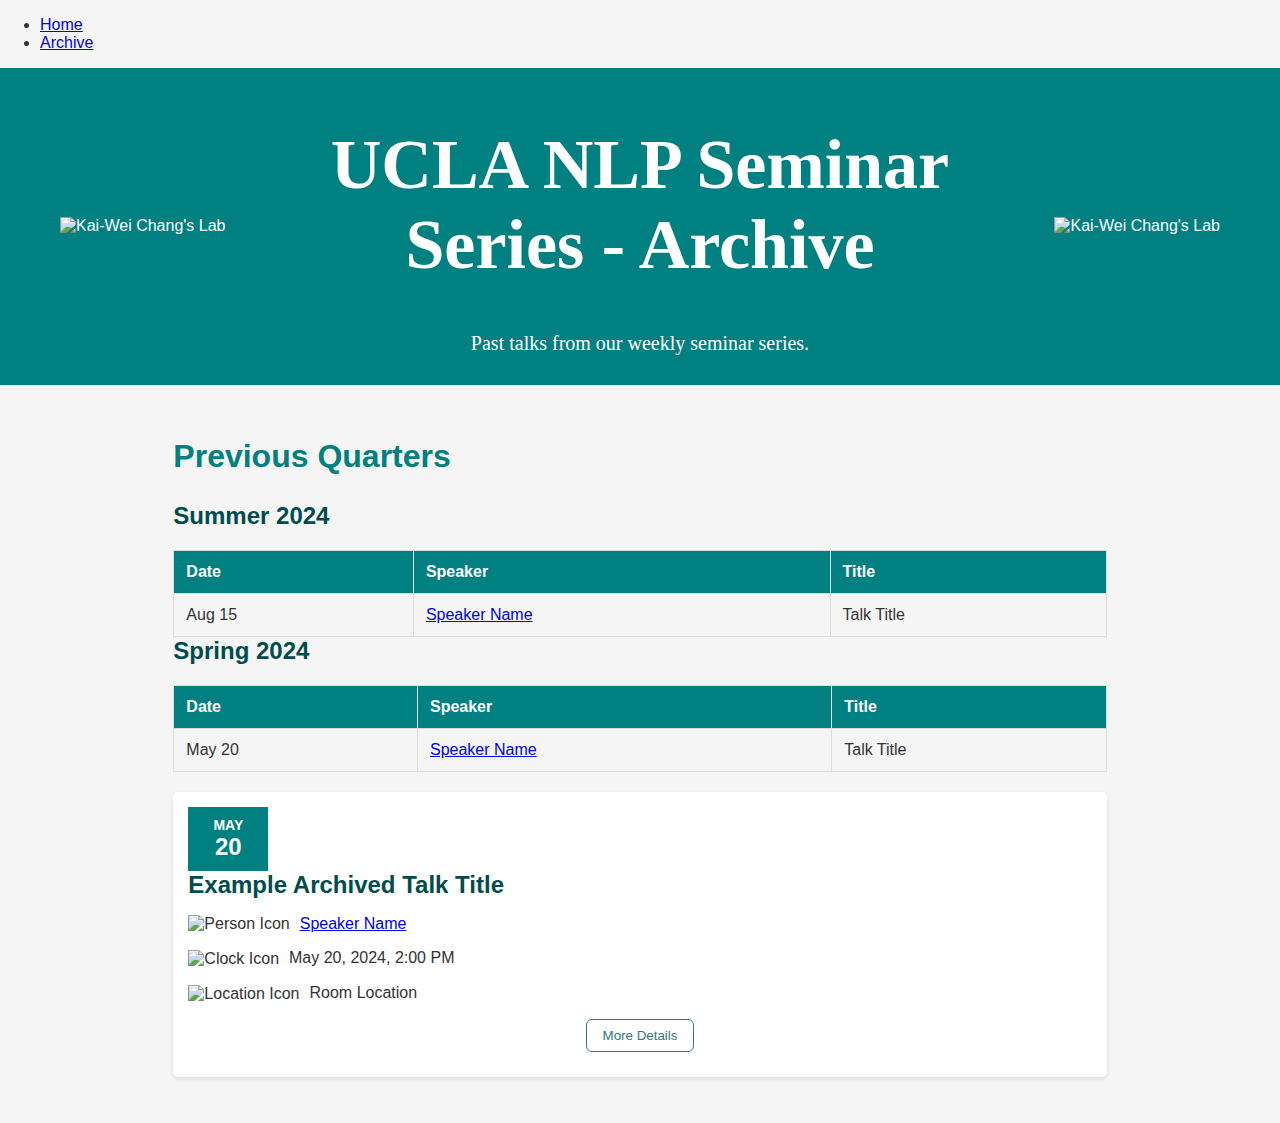
==== past_talks.html @ 0bb4206a "Create past_talks.html" ====
<!DOCTYPE html>
<html lang="en">
<head>
    <title>
        UCLA NLP Seminar Series - Archive
    </title>
    <link rel="apple-touch-icon" sizes="180x180" href="https://uclanlp.github.io/nlp-seminar/icons/apple-touch-icon.png">
    <link rel="icon" type="image/png" sizes="32x32" href="https://uclanlp.github.io/nlp-seminar/icons/favicon-32x32.png">
    <link rel="icon" type="image/png" sizes="16x16" href="https://uclanlp.github.io/nlp-seminar/icons/favicon-16x16.png">
    <link rel="icon" type="image/x-icon" href="https://uclanlp.github.io/nlp-seminar/icons/favicon.ico">
    <meta name="viewport" content="width=device-width, initial-scale=1.0">
    <link rel="stylesheet" href="https://uclanlp.github.io/nlp-seminar/style.css">
</head>
<script src="https://uclanlp.github.io/nlp-seminar/script.js"></script>

<body>
    <nav class="nav-container">
        <div class="nav-menu">
            <ul class="menu-list">
                <li class="menu-item"><a href="index.html">Home</a></li>
                <li class="menu-item"><a href="archive.html">Archive</a></li>
            </ul>
        </div>
    </nav>

    <header>
        <div class="header-content">
            <div class="lab-logos">
                <img src="https://web.cs.ucla.edu/~kwchang/img/uclanlp.png" alt="Kai-Wei Chang's Lab">
            </div>
            <div class="header-text">
                <h1>UCLA NLP Seminar Series - Archive</h1>
                <p>Past talks from our weekly seminar series.</p>
            </div>
            <div class="lab-logos">
                <img src="https://web.cs.ucla.edu/~kwchang/img/uclanlp.png" alt="Kai-Wei Chang's Lab">
            </div>
        </div>
    </header>

    <main>
        <h2>Previous Quarters</h2>
        
        <h3>Summer 2024</h3>
        <table class="seminar-schedule">
            <thead>
                <tr>
                    <th>Date</th>
                    <th>Speaker</th>
                    <th>Title</th>
                </tr>
            </thead>
            <tbody>
                <!-- Example archived talks -->
                <tr>
                    <td>Aug 15</td>
                    <td><a href="#">Speaker Name</a></td>
                    <td>Talk Title</td>
                </tr>
            </tbody>
        </table>

        <h3>Spring 2024</h3>
        <table class="seminar-schedule">
            <thead>
                <tr>
                    <th>Date</th>
                    <th>Speaker</th>
                    <th>Title</th>
                </tr>
            </thead>
            <tbody>
                <!-- Example archived talks -->
                <tr>
                    <td>May 20</td>
                    <td><a href="#">Speaker Name</a></td>
                    <td>Talk Title</td>
                </tr>
            </tbody>
        </table>

        <!-- Add expandable talk details similar to main page if needed -->
        <div class="talk" onclick="toggleDetails(this)">
            <div class="talk-summary">
                <div class="date">
                    <div class="month">MAY</div>
                    <div class="day">20</div>
                </div>
                <div class="speaker-text">
                    <h3>Example Archived Talk Title</h3>
                    <p><img src="icons/person.png" alt="Person Icon" class="icon"><a href="#">Speaker Name</a></p>
                    <p><img src="icons/clock.png" alt="Clock Icon" class="icon">May 20, 2024, 2:00 PM</p>
                    <p><img src="icons/location.png" alt="Location Icon" class="icon">Room Location</p>
                </div>
                <div class="footer">
                    <button class="more-details">More Details</button>
                </div>
            </div>
            <div class="talk-details">
                <p><strong>Speaker Bio:</strong> Example speaker bio.</p>
                <p><strong>Abstract:</strong> Example talk abstract.</p>
            </div>
        </div>
    </main>
</body>
</html>
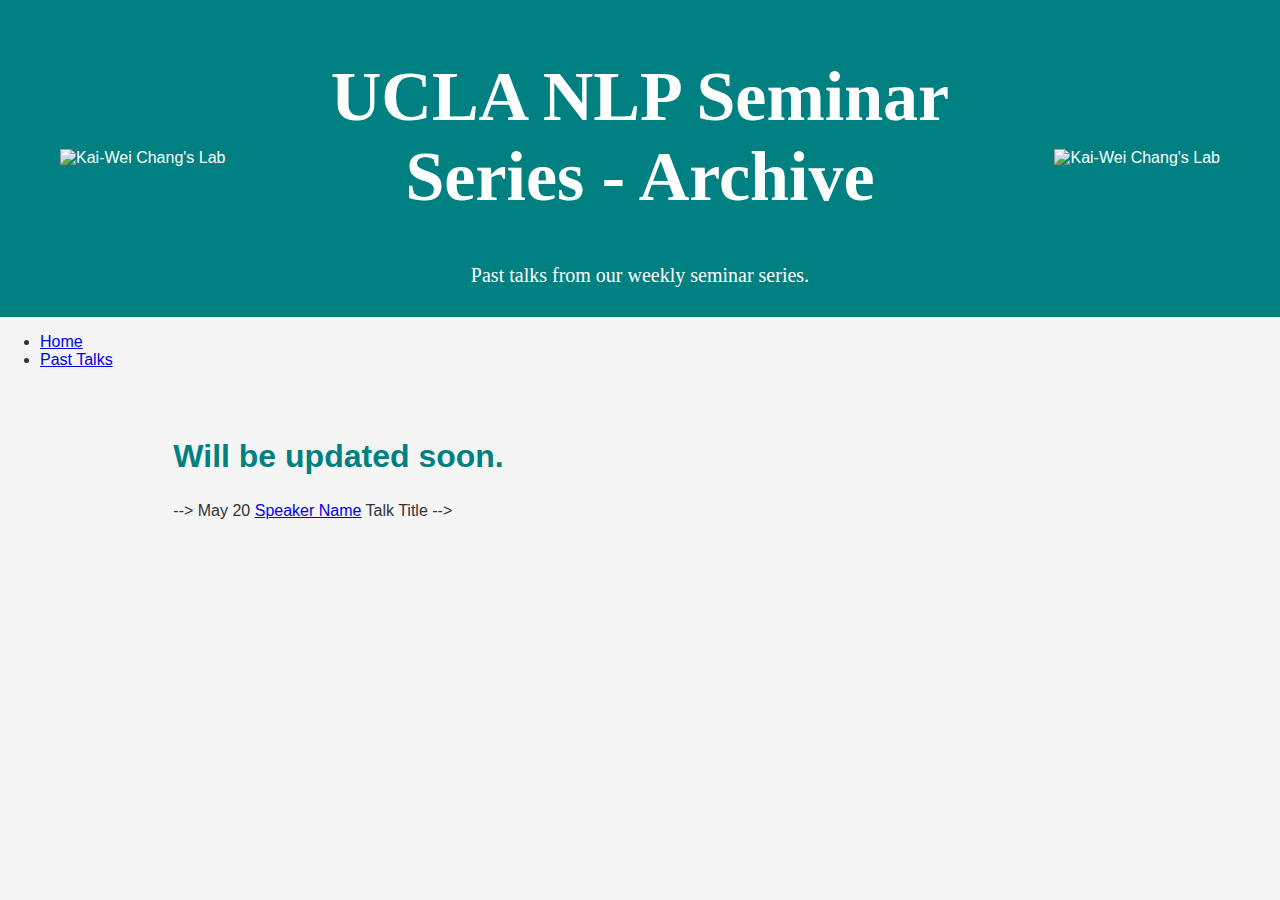
==== commit e1e800b0: "Update past_talks.html" ====
--- a/past_talks.html
+++ b/past_talks.html
@@ -14,15 +14,6 @@
 <script src="https://uclanlp.github.io/nlp-seminar/script.js"></script>
 
 <body>
-    <nav class="nav-container">
-        <div class="nav-menu">
-            <ul class="menu-list">
-                <li class="menu-item"><a href="index.html">Home</a></li>
-                <li class="menu-item"><a href="archive.html">Archive</a></li>
-            </ul>
-        </div>
-    </nav>
-
     <header>
         <div class="header-content">
             <div class="lab-logos">
@@ -37,11 +28,19 @@
             </div>
         </div>
     </header>
+    <nav class="nav-container">
+              <div class="nav-menu">
+            <ul class="menu-list">
+                <li class="menu-item"><a href="index.html">Home</a></li>
+                <li class="menu-item"><a href="past_talks.html">Past Talks</a></li>
+            </ul>
+        </div>
+    </nav>
 
     <main>
-        <h2>Previous Quarters</h2>
+        <h2>Will be updated soon.</h2>
         
-        <h3>Summer 2024</h3>
+<!--         <h3>Summer 2024</h3>
         <table class="seminar-schedule">
             <thead>
                 <tr>
@@ -52,15 +51,15 @@
             </thead>
             <tbody>
                 <!-- Example archived talks -->
-                <tr>
+<!--                 <tr>
                     <td>Aug 15</td>
                     <td><a href="#">Speaker Name</a></td>
                     <td>Talk Title</td>
                 </tr>
             </tbody>
-        </table>
+        </table> --> -->
 
-        <h3>Spring 2024</h3>
+<!--         <h3>Spring 2024</h3>
         <table class="seminar-schedule">
             <thead>
                 <tr>
@@ -77,30 +76,8 @@
                     <td>Talk Title</td>
                 </tr>
             </tbody>
-        </table>
+        </table> -->
 
         <!-- Add expandable talk details similar to main page if needed -->
-        <div class="talk" onclick="toggleDetails(this)">
-            <div class="talk-summary">
-                <div class="date">
-                    <div class="month">MAY</div>
-                    <div class="day">20</div>
-                </div>
-                <div class="speaker-text">
-                    <h3>Example Archived Talk Title</h3>
-                    <p><img src="icons/person.png" alt="Person Icon" class="icon"><a href="#">Speaker Name</a></p>
-                    <p><img src="icons/clock.png" alt="Clock Icon" class="icon">May 20, 2024, 2:00 PM</p>
-                    <p><img src="icons/location.png" alt="Location Icon" class="icon">Room Location</p>
-                </div>
-                <div class="footer">
-                    <button class="more-details">More Details</button>
-                </div>
-            </div>
-            <div class="talk-details">
-                <p><strong>Speaker Bio:</strong> Example speaker bio.</p>
-                <p><strong>Abstract:</strong> Example talk abstract.</p>
-            </div>
-        </div>
-    </main>
 </body>
 </html>
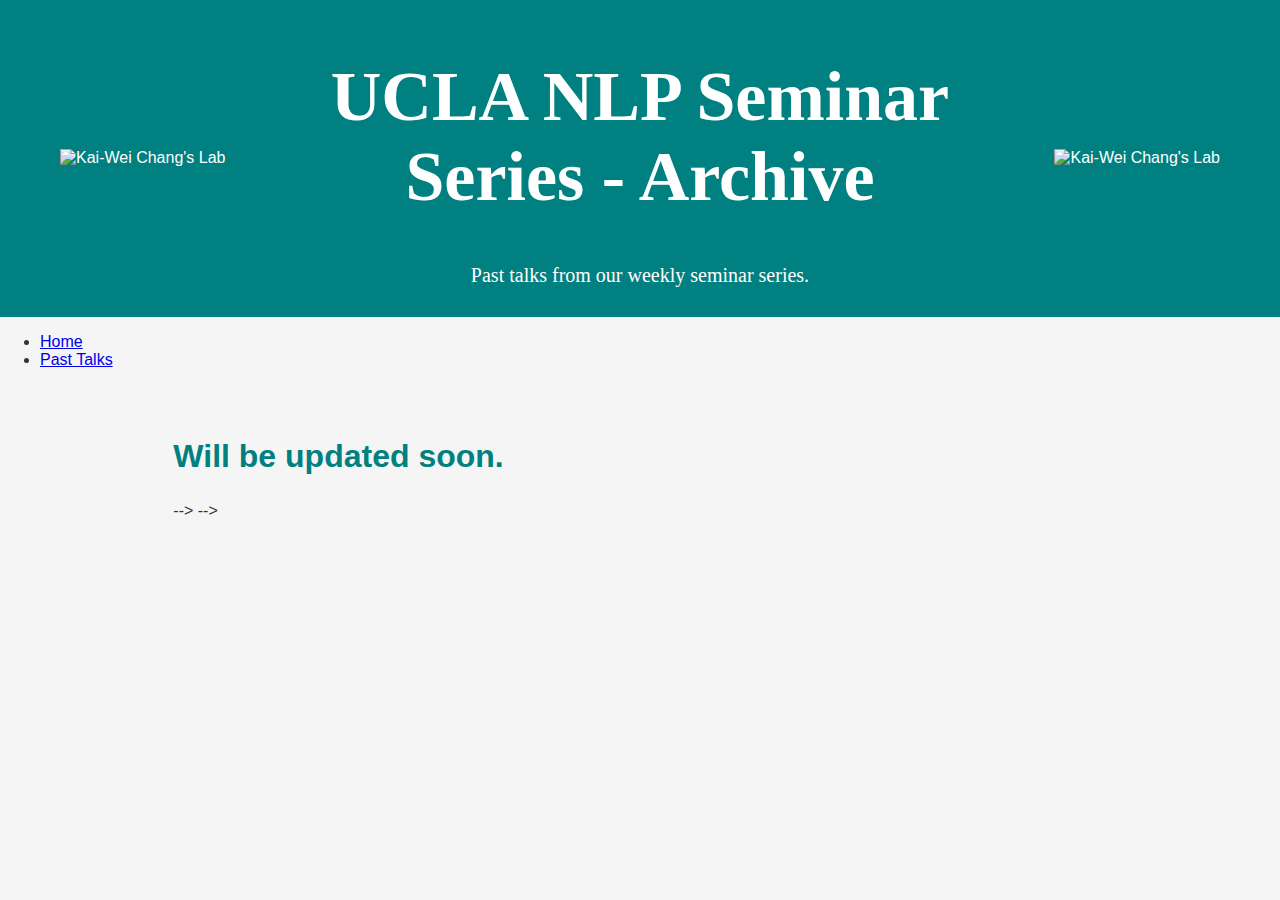
==== commit 48914d45: "Update past_talks.html" ====
--- a/past_talks.html
+++ b/past_talks.html
@@ -70,13 +70,13 @@
             </thead>
             <tbody>
                 <!-- Example archived talks -->
-                <tr>
+<!--                 <tr>
                     <td>May 20</td>
                     <td><a href="#">Speaker Name</a></td>
                     <td>Talk Title</td>
                 </tr>
             </tbody>
-        </table> -->
+        </table> --> -->
 
         <!-- Add expandable talk details similar to main page if needed -->
 </body>
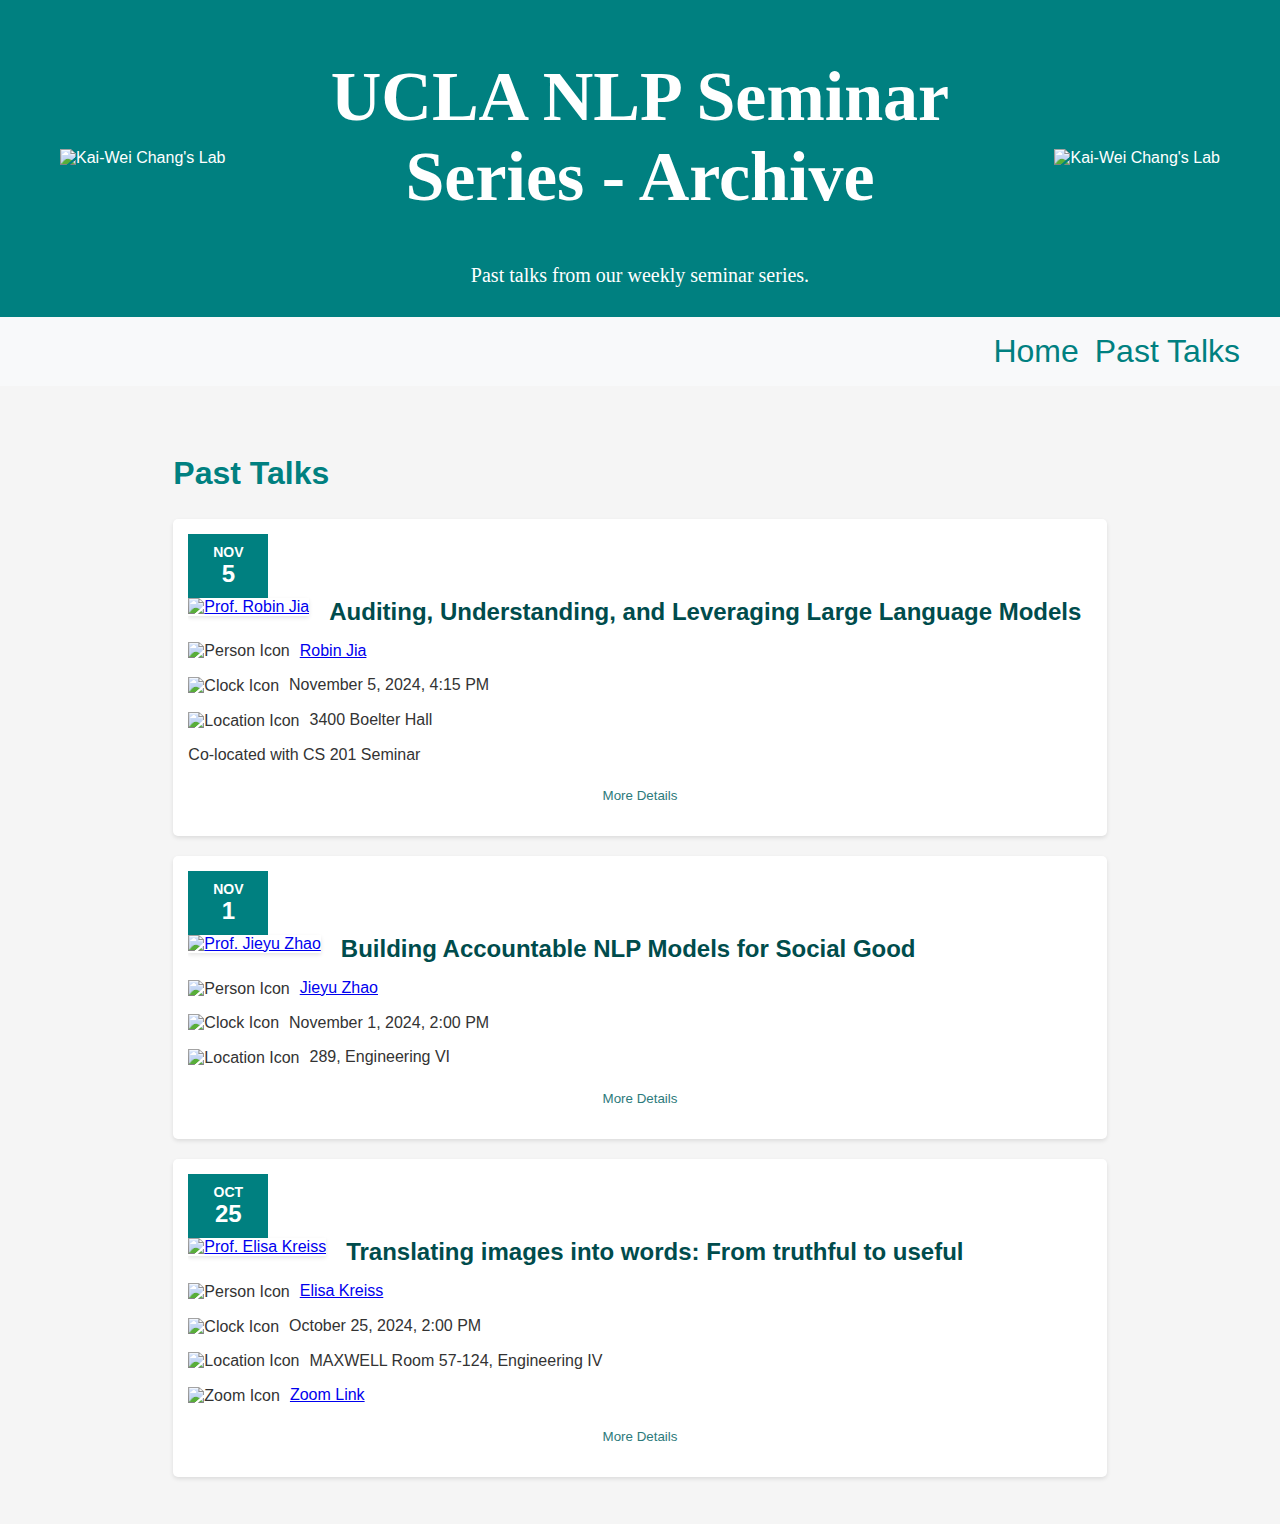
==== commit 74599126: "Update past_talks.html" ====
--- a/past_talks.html
+++ b/past_talks.html
@@ -38,46 +38,93 @@
     </nav>
 
     <main>
-        <h2>Will be updated soon.</h2>
-        
-<!--         <h3>Summer 2024</h3>
-        <table class="seminar-schedule">
-            <thead>
-                <tr>
-                    <th>Date</th>
-                    <th>Speaker</th>
-                    <th>Title</th>
-                </tr>
-            </thead>
-            <tbody>
-                <!-- Example archived talks -->
-<!--                 <tr>
-                    <td>Aug 15</td>
-                    <td><a href="#">Speaker Name</a></td>
-                    <td>Talk Title</td>
-                </tr>
-            </tbody>
-        </table> --> -->
+        <h2> Past Talks</h2>
+    <div class="talk"  onclick="toggleDetails(this)">
+        <div class="talk-summary">
+            <div class="date">
+                <div class="month">NOV</div>
+                <div class="day">5</div>
+            </div>
+            <div class="speaker-image">
+                <a href="https://robinjia.github.io/" target="_block">
+                <img src="https://robinjia.github.io/assets/images/profile.jpg" alt="Prof. Robin Jia" style="max-height: 300px;"/>
+                </a>
+            </div>
+            <div class="speaker-text">
+                <h3>Auditing, Understanding, and Leveraging Large Language Models</h3>
+                <p><img src="icons/person.png" alt="Person Icon" class="icon"><a href="https://robinjia.github.io/">Robin Jia</a></p>
+                <p><img src="icons/clock.png" alt="Clock Icon" class="icon">November 5, 2024, 4:15 PM</p>
+                <p><img src="icons/location.png" alt="Location Icon" class="icon">3400 Boelter Hall</p>
+                <p>Co-located with CS 201 Seminar</p>
+                <!-- <p><img src="icons/zoom.png" alt="Zoom Icon" class="icon">To Be Announced</p> -->
+            </div>
+            <div class="footer">
+                <button class="more-details">More Details</button>
+              </div>
+        </div>
+        <div class="talk-details">
+            <p><strong>Speaker Bio:</strong> Robin Jia is an Assistant Professor of Computer Science at the University of Southern California. He received his Ph.D. in Computer Science from Stanford University, where he was advised by Percy Liang. He has also spent time as a visiting researcher at Facebook AI Research, working with Luke Zettlemoyer and Douwe Kiela. He is interested broadly in natural language processing and machine learning, with a focus on scientifically understanding NLP models in order to improve their reliability. Robin’s work has received best paper awards at ACL and EMNLP.</p>
+            <p><strong>Abstract:</strong> The rise of large language models offers opportunities to both scientifically study these complex systems and apply them in novel ways. In this talk, I will describe my group’s recent work along these lines. First, I will discuss data watermarks, a statistically rigorous technique for auditing a language model’s training data based only on black-box model queries. Then, we will investigate how language models memorize training data: based on results from two complementary benchmarks, I will demonstrate the viability of localizing memorized data to a sparse subset of neurons. Next, I will provide a mechanistic account of how pre-trained language models use Fourier features to solve arithmetic problems, and how pre-training plays a critical role in these mechanisms. Finally, I will show how to leverage the complementary strengths of large language models and symbolic solvers to handle complex planning tasks.</p>
+        </div>
+    </div>
 
-<!--         <h3>Spring 2024</h3>
-        <table class="seminar-schedule">
-            <thead>
-                <tr>
-                    <th>Date</th>
-                    <th>Speaker</th>
-                    <th>Title</th>
-                </tr>
-            </thead>
-            <tbody>
-                <!-- Example archived talks -->
-<!--                 <tr>
-                    <td>May 20</td>
-                    <td><a href="#">Speaker Name</a></td>
-                    <td>Talk Title</td>
-                </tr>
-            </tbody>
-        </table> --> -->
+    
 
-        <!-- Add expandable talk details similar to main page if needed -->
+
+    <div class="talk"  onclick="toggleDetails(this)">
+        <div class="talk-summary">
+            <div class="date">
+                <div class="month">NOV</div>
+                <div class="day">1</div>
+            </div>
+            <div class="speaker-image">
+                <a href="https://jyzhao.net/" target="_block">
+                <img src="https://jyzhao.net/img/jyzhao.jpg" alt="Prof. Jieyu Zhao" style="max-height: 300px;"/>
+                </a>
+            </div>
+            <div class="speaker-text">
+                <h3>Building Accountable NLP Models for Social Good</h3>
+                <p><img src="icons/person.png" alt="Person Icon" class="icon"><a href="https://jyzhao.net/">Jieyu Zhao</a></p>
+                <p><img src="icons/clock.png" alt="Clock Icon" class="icon">November 1, 2024, 2:00 PM</p>
+                <p><img src="icons/location.png" alt="Location Icon" class="icon">289, Engineering VI</p>
+                <!-- <p><img src="icons/zoom.png" alt="Zoom Icon" class="icon">To Be Announced</p> -->
+            </div>
+            <div class="footer">
+                <button class="more-details">More Details</button>
+              </div>
+        </div>
+        <div class="talk-details">
+            <p><strong>Speaker Bio:</strong> Jieyu Zhao is an assistant professor of Computer Science Department at University of Southern California where she is leading the LIME lab. Prior to that, she was an NSF Computing Innovation Fellow at University of Maryland, College Park. Jieyu received her Ph.D. from Computer Science Department, UCLA. Her research interest lies in fairness of ML/NLP models. Her research has been covered by news media such as Wires, The Daily Mail and so on. She was invited by UN-WOMEN Beijing on a panel discussion about gender equality and social responsibility.</p>
+            <p><strong>Abstract:</strong> The rapid advancement of large language models (LLMs) has unlocked a myriad of possibilities for positive societal impact, ranging from enhancing accessibility and communication to supporting disaster response and public health initiatives. However, the deployment of these technologies also raises critical concerns regarding accountability, fairness, transparency, and ethical use. In this talk, I will discuss our efforts for auditing NLP models, detecting and mitigating biases, and understanding how LLMs make decisions. We hope to open the conversation to foster a community-wide effort towards more accountable and inclusive NLP practices.</p>
+        </div>
+    </div>
+
+    <div class="talk"  onclick="toggleDetails(this)">
+        <div class="talk-summary">
+            <div class="date">
+                <div class="month">OCT</div>
+                <div class="day">25</div>
+            </div>
+            <div class="speaker-image">
+                <a href="https://www.coalas-lab.com/elisakreiss" target="_block">
+                <img src="https://comm.ucla.edu/wp-content/uploads/2023/08/ElisaSept2022.png" alt="Prof. Elisa Kreiss" style="max-height: 300px;"/>
+                </a>
+            </div>
+            <div class="speaker-text">
+                <h3>Translating images into words: From truthful to useful</h3>
+                <p><img src="icons/person.png" alt="Person Icon" class="icon"><a href="https://www.coalas-lab.com/elisakreiss">Elisa Kreiss</a></p>
+                <p><img src="icons/clock.png" alt="Clock Icon" class="icon">October 25, 2024, 2:00 PM</p>
+                <p><img src="icons/location.png" alt="Location Icon" class="icon">MAXWELL Room 57-124, Engineering IV</p>
+                <p><img src="icons/zoom.png" alt="Zoom Icon" class="icon"><a href="https://ucla.zoom.us/j/95679516486?pwd=lteEoZPTNEB5jjYFjBVH5HlElhdCJX.1">Zoom Link</a></p>
+            </div>
+            <div class="footer">
+                <button class="more-details">More Details</button>
+              </div>
+        </div>
+        <div class="talk-details">
+            <p><strong>Speaker Bio:</strong> Elisa Kreiss is an Assistant Professor of Communication at UCLA and the lab director of the Coalas (Computation and Language for Society) Lab. Previously, she completed a PhD in Linguistics at Stanford, where she was a member of Stanford’s NLP group and the Stanford Data Science Center for Open and REproducible Science (CORES). Elisa investigates how we produce and understand language situated in the visual world. Her work combines tools from natural language processing, psycholinguistics, and human-computer interaction to advance our understanding of how communicative context shapes language use. Her research has direct applications to image accessibility – the challenge of (automatically) generating image descriptions for blind and low-vision users. Elisa’s work has been supported by several Google Research Awards, the National Science Foundation, Stanford’s Human-centered AI initiative, and Stanford’s Accelerator for Learning.</p>
+            <p><strong>Abstract:</strong> Developing Vision-Language Models (VLMs) that can easily translate between the linguistic and visual modality in human-like ways has many useful applications, including making visual content accessible to blind and low vision individuals, detecting misinformation, and combating visual illiteracy. While the current generation of VLMs has quickly risen to show human-level performance on many existing benchmarks, there remains a remarkable gap between these scores and how useful the models are found to be in practice. In this talk, I will present recent and ongoing work which suggests that in order to develop and understand the merit of Vision-Language Models for downstream application, we need to define tasks and evaluation metrics that assess the communicative usefulness of the generated texts. Specifically, I will focus on the challenge of generating image descriptions and argue for moving the goal post from what can be said about an image to the fundamentally pragmatic question of what should be said about it. Based on a variety of experiments with sighted and blind and low-vision participants, I will show that the pragmatic notion of contextual relevance is a core pillar of generating human-like image descriptions, provide evidence that our current tasks and evaluation tools in NLP remain unhelpful in uncovering these context effects, and present work that starts addressing this gap. Taken together, this work provides fundamental insights into how people communicate about the visual world, and shows how we can use those insights to advance VLMs for social impact, such as non-visual accessibility.</p>
+        </div>
+    </div>
 </body>
 </html>
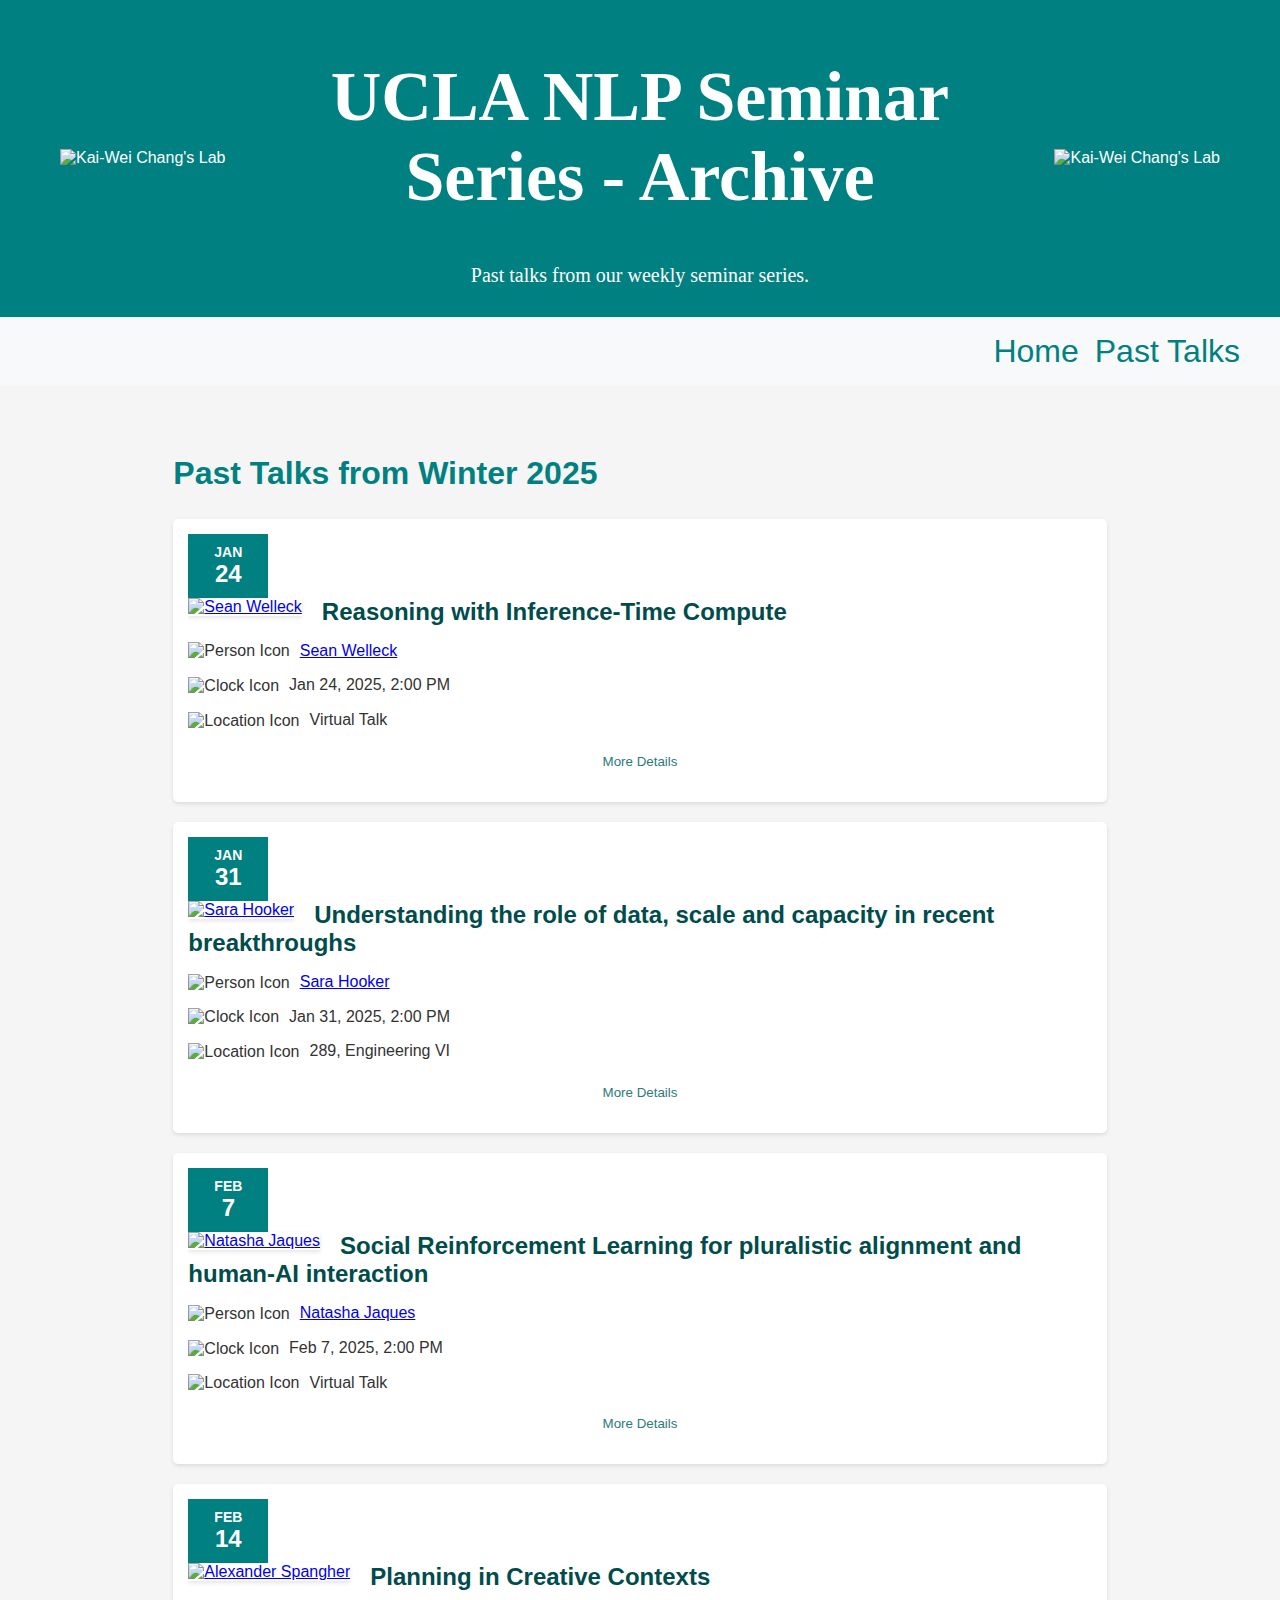
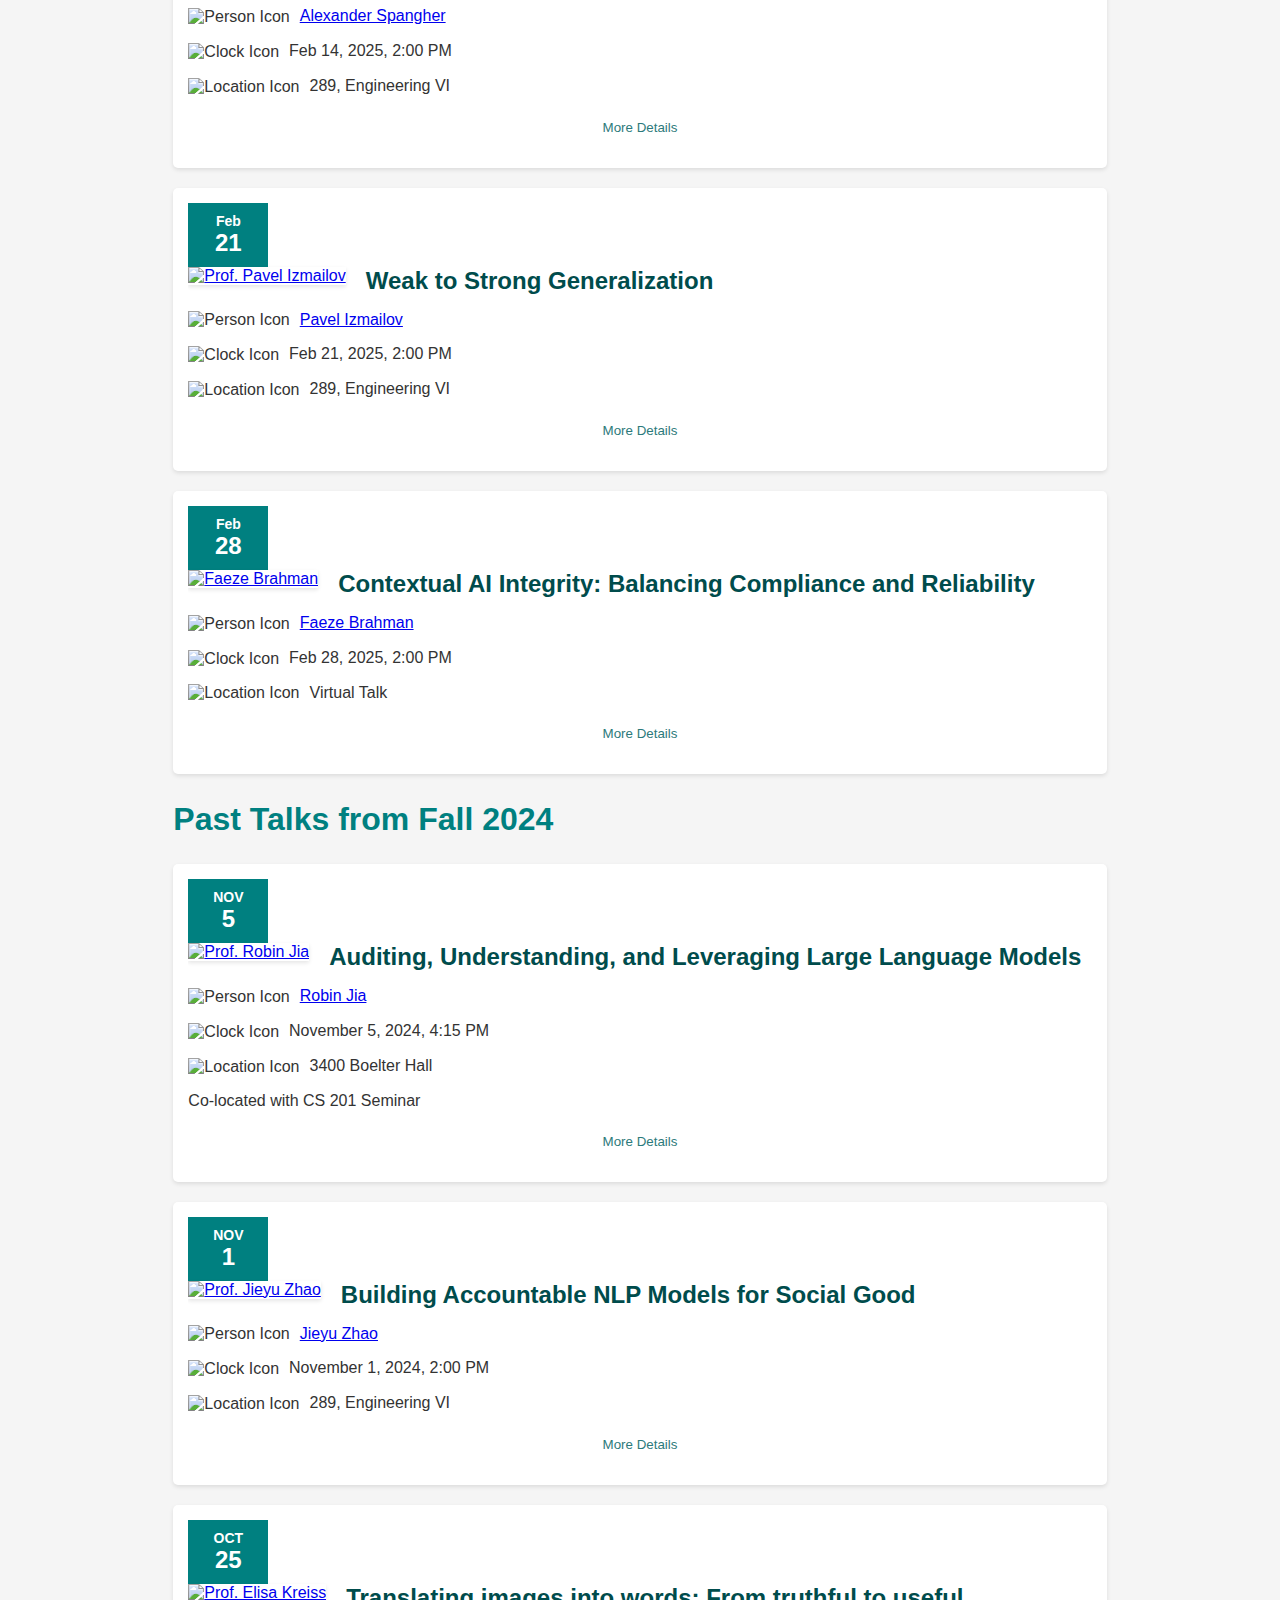
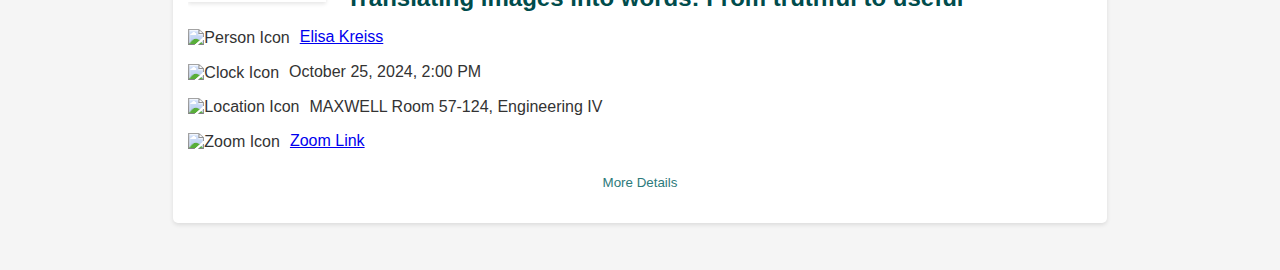
==== commit 4f452032: "Update past_talks.html" ====
--- a/past_talks.html
+++ b/past_talks.html
@@ -38,7 +38,181 @@
     </nav>
 
     <main>
-        <h2> Past Talks</h2>
+<h2> Past Talks from Winter 2025 </h2>
+        <!-- Sean Block  -->
+    <div class="talk"  onclick="toggleDetails(this)">
+        <div class="talk-summary">
+            <div class="date">
+                <div class="month">JAN</div>
+                <div class="day">24</div>
+            </div>
+            <div class="speaker-image">
+                <a href="https://wellecks.com/" target="_block">
+                <img src="https://uclanlp.github.io/nlp-seminar/icons/welleck_photo.png" alt="Sean Welleck" style="max-height: 300px;"/>
+                </a>
+            </div>
+            <div class="speaker-text">
+                <h3>Reasoning with Inference-Time Compute</h3>
+                <p><img src="icons/person.png" alt="Person Icon" class="icon"><a href="https://wellecks.com/">Sean Welleck</a></p>
+                <p><img src="icons/clock.png" alt="Clock Icon" class="icon">Jan 24, 2025, 2:00 PM</p>
+                <p><img src="icons/location.png" alt="Location Icon" class="icon">Virtual Talk</p>
+                
+            </div>
+            <div class="footer">
+                <button class="more-details">More Details</button>
+              </div>
+        </div>
+        <div class="talk-details">
+            <p><strong>Speaker Bio:</strong> Sean Welleck is an Assistant Professor at Carnegie Mellon University, where he leads the Machine Learning, Language, and Logic (L3) Lab. His areas of focus include generative models, algorithms for large language models, and AI for code, science, and mathematics. Sean received a Ph.D. from New York University. He was a postdoctoral scholar at the University of Washington and the Allen Institute for Artificial Intelligence. He is a recipient of a NeurIPS 2021 Outstanding Paper Award, and two NVIDIA AI Pioneering Research Awards. </p>
+            <p><strong>Abstract:</strong> One of the most striking findings in modern research on large language models (LLMs) is that scaling up compute at training time leads to better final results. However, there is another lesser-mentioned scaling phenomenon, where adopting more sophisticated methods and/or scaling compute at inference time can result in significantly better outputs from LLMs. In this talk, I will talk about our lab's recent work on using inference-time strategies to enable better reasoning. This includes training models to think prior to steps of formal mathematical proving, leveraging strong evaluation models to enable easy-to-hard generalization, and inference scaling laws that optimally balance cost and performance. Together, these advances point to a new paradigm of scaling compute at inference time. </p>
+        </div>
+    </div>
+
+<!-- Sara Block -->
+<div class="talk"  onclick="toggleDetails(this)">
+        <div class="talk-summary">
+            <div class="date">
+                <div class="month">JAN</div>
+                <div class="day">31</div>
+            </div>
+            <div class="speaker-image">
+                <a href="https://www.sarahooker.me/" target="_block">
+                <img src="https://uclanlp.github.io/nlp-seminar/icons/sara-12.jpg" alt="Sara Hooker" style="max-height: 300px;"/>
+                </a>
+            </div>
+            <div class="speaker-text">
+                <h3>Understanding the role of data, scale and capacity in recent breakthroughs</h3>
+                <p><img src="icons/person.png" alt="Person Icon" class="icon"><a href="https://www.sarahooker.me/">Sara Hooker</a></p>
+                <p><img src="icons/clock.png" alt="Clock Icon" class="icon">Jan 31, 2025, 2:00 PM</p>
+                <p><img src="icons/location.png" alt="Location Icon" class="icon">289, Engineering VI</p>
+                
+            </div>
+            <div class="footer">
+                <button class="more-details">More Details</button>
+              </div>
+        </div>
+        <div class="talk-details">
+            <p><strong>Speaker Bio:</strong> Sara Hooker leads Cohere For AI, the dedicated research arm of Cohere. Cohere For AI seeks to solve complex machine learning problems and supports fundamental research that explores the unknown. With a long track-record of impactful research at Google Brain, Sara brings a wealth of knowledge from across machine learning.  Her work has focused on model efficiency training techniques and optimizing for models that fulfill multiple desired criteria -- interpretable, efficient, fair and robust. Sara leads a team of researchers and engineers working on making large language models more efficient, safe and grounded. Sara is currently on Kaggle's ML Advisory Research Board and serves on the World Economic Forum council on the Future of Artificial Intelligence. </p>
+<!--             <p><strong>Abstract:</strong> INSERT TALK ABSTRACT HERE </p> -->
+        </div>
+    </div>
+
+    <!-- Natasha Block -->
+    <div class="talk"  onclick="toggleDetails(this)">
+        <div class="talk-summary">
+            <div class="date">
+                <div class="month">FEB</div>
+                <div class="day">7</div>
+            </div>
+            <div class="speaker-image">
+                <a href="https://natashajaques.ai/" target="_block">
+                <img src="https://natashajaques.ai/author/natasha-jaques/avatar_hu04b955ed351a495cc2c1096ede1d3b28_762133_270x270_fill_q75_lanczos_center.jpg" alt="Natasha Jaques" style="max-height: 300px;"/>
+                </a>
+            </div>
+            <div class="speaker-text">
+                <h3>Social Reinforcement Learning for pluralistic alignment and human-AI interaction</h3>
+                <p><img src="icons/person.png" alt="Person Icon" class="icon"><a href="https://natashajaques.ai/">Natasha Jaques</a></p>
+                <p><img src="icons/clock.png" alt="Clock Icon" class="icon">Feb 7, 2025, 2:00 PM</p>
+                <p><img src="icons/location.png" alt="Location Icon" class="icon">Virtual Talk</p>
+                
+            </div>
+            <div class="footer">
+                <button class="more-details">More Details</button>
+              </div>
+        </div>
+        <div class="talk-details">
+            <p><strong>Speaker Bio:</strong> Natasha Jaques is an Assistant Professor of Computer Science and Engineering at the University of Washington, and a Senior Research Scientist at Google DeepMind. Her research focuses on Social Reinforcement Learning in multi-agent and human-AI interactions. During her PhD at MIT, she developed techniques for learning from human feedback signals to train language models which were later built on by OpenAI’s series of work on Reinforcement Learning from Human Feedback (RLHF). In the multi-agent space, she has developed techniques for improving coordination through social influence, and unsupervised environment design. Natasha’s work has received various awards, including Best Demo at NeurIPS, an honourable mention for Best Paper at ICML, and the Outstanding PhD Dissertation Award from the Association for the Advancement of Affective Computing. Her work has been featured in Science Magazine, MIT Technology Review, Quartz, IEEE Spectrum, Boston Magazine, and on CBC radio, among others. Natasha earned her Masters degree from the University of British Columbia, undergraduate degrees in Computer Science and Psychology from the University of Regina, and was a postdoctoral fellow at UC Berkeley. </p>
+            <p><strong>Abstract:</strong> If AGI is right around the corner, why are AI agents still so bad at so many tasks? AI still fails to coordinate effectively with other agents, follow natural language instructions to complete embodied tasks, and generalize to circumstances not encountered during training. Even in pure language settings like dialog, AI still fails to adapt to the needs of individual users, instead aligning to a single set of values that may ignore the needs of minority groups. In this talk, I will argue that Social Learning is a key facet of intelligence that enables both humans and animals to easily adapt to new circumstances, coordinate with different people, and acquire complex behaviors. By improving the social intelligence of AI agents, we can get a step closer to adaptive, flexible, generalist agents which better align to diverse human values. This talk will overview recent work in the Social Reinforcement Learning lab, describing how to enable pluralistic alignment of large language models using human feedback, smooth coordination with diverse human partners, and improve social reasoning for understanding natural language commands.</p>
+        </div>
+    </div>
+
+<!--     Alex block -->
+    <div class="talk"  onclick="toggleDetails(this)">
+        <div class="talk-summary">
+            <div class="date">
+                <div class="month">FEB</div>
+                <div class="day">14</div>
+            </div>
+            <div class="speaker-image">
+                <a href="https://www.alexander-spangher.com" target="_block">
+                <img src="https://www.alexander-spangher.com/assets/img/isi-headshot-3.jpg" alt="Alexander Spangher" style="max-height: 300px;"/>
+                </a>
+            </div>
+            <div class="speaker-text">
+                <h3>Planning in Creative Contexts</h3>
+                <p><img src="icons/person.png" alt="Person Icon" class="icon"><a href="https://www.alexander-spangher.com/">Alexander Spangher</a></p>
+                <p><img src="icons/clock.png" alt="Clock Icon" class="icon">Feb 14, 2025, 2:00 PM</p>
+                <p><img src="icons/location.png" alt="Location Icon" class="icon">289, Engineering VI</p>
+            </div>
+            <div class="footer">
+                <button class="more-details">More Details</button>
+              </div>
+        </div>
+        <div class="talk-details">
+            <p><strong>Speaker Bio:</strong> Alexander Spangher is pursuing his PhD in computer science at the University of Southern California; he is formerly a writer and data scientist at the New York Times. He focuses on computational journalism and is advised by Jonathan May, Emilio Ferrara and Nanyun Peng. His research is broad and has pursued the following side directions: he has worked at Microsoft Research under the mentorship of Eric Horvitz to detect misinformation. He has collaborated with EleutherAI to build state-of-the-art symbolic music models. Finally, he has collaborated with the MIT Plasma Science and Fusion Center (PFSC) to model disruptions in nuclear fusion reactions. His work has received numerous awards: 2 Outstanding Paper Awards at EMNLP 2024, 1 Spotlight Award at ICML 2024, and an Outstanding Paper Award at NAACL 2022. He is fortunate to be supported by a 4-year Bloomberg PhD Fellowship. </p>
+            <p><strong>Abstract:</strong> Recent modeling innovations incorporate planning — or reasoning about actions (exhibited by models like GPT-o1 and Deepseek's R1) — and have demonstrated impressive performance gains in areas like mathematical problem-solving and computer coding. However, such domains are characterized by well-defined goals (or rewards). For many human-centered tasks in creative contexts, rewards are not as clearly defined and it is thus not clear how to make similar progress in these domains. In this talk, I will outline a research agenda that can enable us to make progress in these fundamentally human processes. I focus on tasks related to journalism, where there is a pressing need for technical innovation. Specifically, in this talk I will focus on the task of retrieving sources relevant to news stories: I will show how (1) we can make inferences about human actions based on environmental state-observations (a process known to cognitive psychologists as "end-state" or "ghost conditions", but as yet unexplored in machine learning); and, (2) how these inferences can help us learn human values and rewards. </p>
+        </div>
+    </div>
+
+    <!-- Pavel Block -->
+    <div class="talk"  onclick="toggleDetails(this)">
+            <div class="talk-summary">
+                <div class="date">
+                    <div class="month">Feb</div>
+                    <div class="day">21</div>
+                </div>
+                <div class="speaker-image">
+                    <a href="https://izmailovpavel.github.io/" target="_block">
+                    <img src="https://izmailovpavel.github.io/imgs/pavel-alaska.jpeg" alt="Prof. Pavel Izmailov" width="500" height="600";/>
+                    </a>
+                </div>
+                <div class="speaker-text">
+                    <h3>Weak to Strong Generalization</h3>
+                     <p><img src="icons/person.png" alt="Person Icon" class="icon"><a href="https://izmailovpavel.github.io/">Pavel Izmailov</a></p>
+                    <p><img src="icons/clock.png" alt="Clock Icon" class="icon">Feb 21, 2025, 2:00 PM</p>
+                    <p><img src="icons/location.png" alt="Location Icon" class="icon">289, Engineering VI</p>
+                    
+                </div>
+                 <div class="footer">
+                    <button class="more-details">More Details</button>
+                  </div>
+            </div>
+            <div class="talk-details">
+                <p><strong>Speaker Bio:</strong> I am a Researcher at Anthropic. I am primarily interested in reasoning, AI for science and AI alignment. Previously, I worked on reasoning and problem solving in language models at OpenAI. I contributed to the recent OpenAI o1 models, a new state-of-the-art in LLM reasoning. I have also worked on weak-to-strong-generalization on the superalignment team under Jeff Wu, Jan Leike and Ilya Sutskever. I also had a short stint at xAI, where I reported to Elon Musk. Starting in Fall 2025, I will be joining NYU as an Assistant Professor in the Tandon CSE department, and Courant CS department by courtesy. I am also a member of the NYU CILVR Group. I defended my PhD in Computer Science at NYU, in 2023.</p>
+                <p><strong>Abstract:</strong> Widely used alignment techniques, such as reinforcement learning from human feedback (RLHF), rely on the ability of humans to supervise model behavior—for example, to evaluate whether a model faithfully followed instructions or generated safe outputs. However, future superhuman models will behave in complex ways too difficult for humans to reliably evaluate; humans will only be able to weakly supervise superhuman models. We study an analogy to this problem: can weak model supervision elicit the full capabilities of a much stronger model? We test this using a range of pretrained language models in the GPT-4 family on natural language processing (NLP), chess, and reward modeling tasks. We find that when we naively finetune strong pretrained models on labels generated by a weak model, they consistently perform better than their weak supervisors, a phenomenon we call weak-to-strong generalization. However, we are still far from recovering the full capabilities of strong models with naive finetuning alone, suggesting that techniques like RLHF may scale poorly to superhuman models without further work. We find that simple methods can often significantly improve weak-to-strong generalization: for example, when finetuning GPT-4 with a GPT-2-level supervisor and an auxiliary confidence loss, we can recover close to GPT-3.5-level performance on NLP tasks. Our results suggest that it is feasible to make empirical progress today on a fundamental challenge of aligning superhuman models. </p>
+            </div>
+        </div> 
+
+        <!-- Faeze Block -->
+    <div class="talk"  onclick="toggleDetails(this)">
+            <div class="talk-summary">
+                <div class="date">
+                    <div class="month">Feb</div>
+                    <div class="day">28</div>
+                </div>
+                <div class="speaker-image">
+                    <a href="https://fabrahman.github.io/" target="_block">
+                    <img src="https://fabrahman.github.io/assets/img/prof_pic.jpg?cfa0e08c5e74dd4965e002a9473e4508" alt="Faeze Brahman" width="500" height="600";/>
+                    </a>
+                </div>
+                <div class="speaker-text">
+                    <h3>Contextual AI Integrity: Balancing Compliance and Reliability</h3>
+                     <p><img src="icons/person.png" alt="Person Icon" class="icon"><a href="https://fabrahman.github.io/">Faeze Brahman</a></p>
+                    <p><img src="icons/clock.png" alt="Clock Icon" class="icon">Feb 28, 2025, 2:00 PM</p>
+                    <p><img src="icons/location.png" alt="Location Icon" class="icon">Virtual Talk</p>
+                    
+                </div>
+                 <div class="footer">
+                    <button class="more-details">More Details</button>
+                  </div>
+            </div>
+            <div class="talk-details">
+                <p><strong>Speaker Bio:</strong> Faeze Brahman is a Research Scientist at the Allen Institute for AI (Ai2). Prior to that, she was a postdoctoral researcher at Ai2 and the University of Washington and received her PhD from UCSC.  Her research focuses on constrained reasoning and generation, understanding LLMs' capabilities and limitations and bridging the capability gap between humans and models beyond scaling through developing resource-efficient algorithms. She is also interested in designing human-centered AI systems that are reliable and safe for real-world applications.</p>
+                <p><strong>Abstract:</strong> As AI assistants grow increasingly capable, their responsible deployment relies not just on what they can do, but on knowing when not to comply. Moving beyond traditional safety-focused view of AI noncompliance, I will talk about two projects that tackle this challenge: First, I introduce a taxonomy of contextual noncompliance, that identifies when and how models should handle misleading, out-of-scope or underspecified requests—revealing significant gaps in current systems' ability to do so. Second, I present a selective evaluation framework that enables models to abstain from making unsound judgments when they lack confidence, achieving stronger alignment with human evaluators while remaining cost-effective. Together, these works help create AI systems that are more reliable and safe to use across diverse real-world use cases.</p>  
+            </div>
+        </div> 
+        
+        <h2> Past Talks from Fall 2024 </h2>
     <div class="talk"  onclick="toggleDetails(this)">
         <div class="talk-summary">
             <div class="date">
